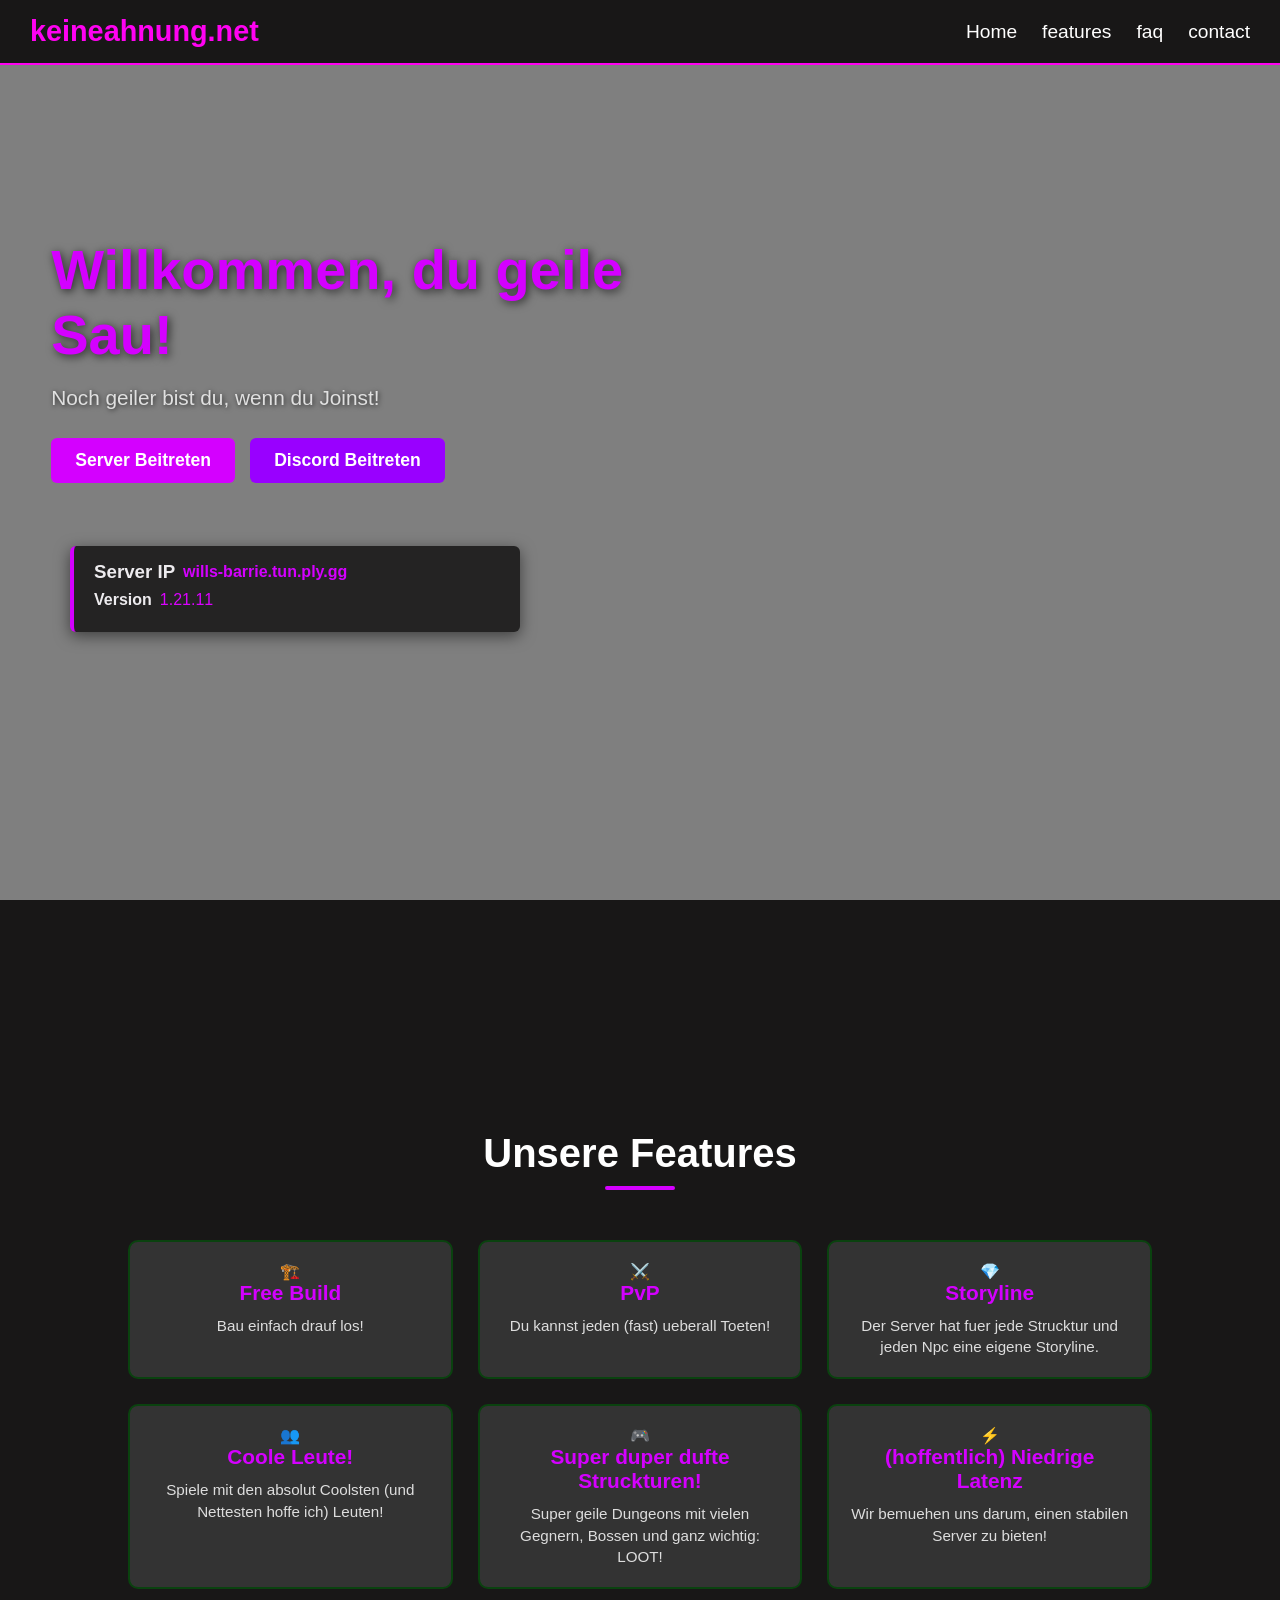
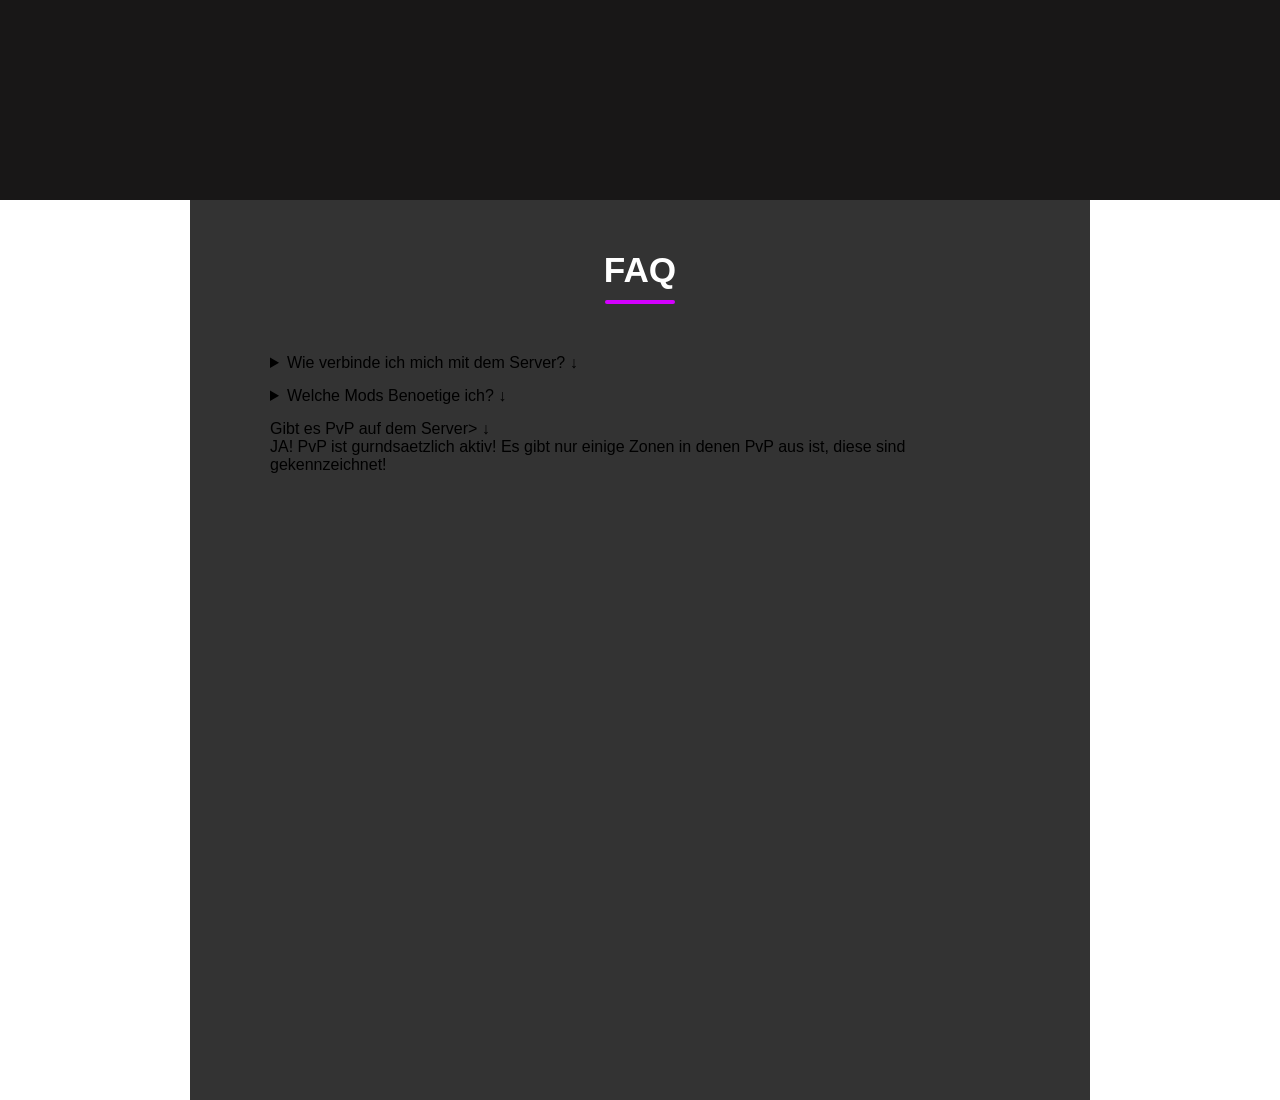
==== index.html @ 190680ee "Website zum Repositroium hinzugefuegt! Website zum Repositroium hinzugefuegt" ====
<!DOCTYPE html> 
<html>
    <head>
        <meta charset="UTF-8">
        <meta name="viewport" content="width=device-width, initial-scale=1.0">
        <title>KeineAhnung.net</title>
        <link rel="stylesheet" href="Style.css">
    </head>
    <body>
        <header class="navbar">
            <!-- keineahnung.net -->
            <div class="logo">keineahnung.net</div>
            <nav>
                <a href="#home">Home</a>
                <a href="#features">features</a>
                <a href="#faq">faq</a>
                <a href="#contact">contact</a>
            </nav>
        </header>
        <section id="home" class="hero-section">
            <video autoplay muted loop class="bg-video">
                <source src="bg-video.mp4" type="video/mp4">
                Dein Browser unterstützt das Video-Tag nicht.
            </video>
            <div class="video-overlay"></div>
            <div class="hero-content">
                <h1>Willkommen, du geile Sau!</h1>
                <p class="sub-text">Noch geiler bist du, wenn du Joinst!</p>
            <div class="button-container">
                <button class="btn btn-server" id="server-btn" onclick="copyIP('wills-barrie.tun.ply.gg')">Server Beitreten</button>          
            <a href="https://discord.gg/yBDVDqnrYS" target="_blank" class="btn btn-discord">Discord Beitreten</a>
            </div>
            </div>
            <div class="server-info-box">
                <div class="info-row">
                    <h3>Server IP</h3>
                    <span class="server-ip" onclick="copyIP()" title="Klicken zum Kopieren">wills-barrie.tun.ply.gg</span>
                </div>
                <div class="info-row">
                    <h4>Version</h4>
                    <p class="server-version">1.21.11</p>
                </div>
            </div>
            <script>
                function copyIP(ip) {
                    const serverIP = "wills-barrie.tun.ply.gg";
                    const btn = document.getElementById("server-btn");

                    navigator.clipboard.writeText(serverIP)
                        .then(() => {
                            btn.innerHTML = "&#10003; IP Kopiert!";
                            btn.classList.add("copied");
                            setTimeout(() => {
                                btn.innerHTML = "Server Beitreten";
                                btn.classList.remove("copied");
                            }, 2000);
                        })
                        .catch(err => {
                            btn.innerHTML = "Fehler beim Kopieren!";
                            console.error('Fehler beim Kopieren der IP:', err);
                        });
                }
            </script>
        </section>
        <section id="features" class="features-section">
            <h2>Unsere Features</h2>
            <div class="title-underline"></div>
            <div class="feature-grid">
                <div class="features-card">
                    <div class="feature-icon">🏗️</div>
                    <h3>Free Build</h3>
                    <p>Bau einfach drauf los!</p>
                    </div>
                <div class="features-card">
                    <div class="feature-icon">⚔️</div>
                    <h3>PvP</h3>
                    <p>Du kannst jeden (fast) ueberall Toeten!</p>
                    </div>
                <div class="features-card">
                    <div class="feature-icon">💎</div>
                    <h3>Storyline</h3>
                    <p>Der Server hat fuer jede Strucktur und jeden Npc eine eigene Storyline.</p>
                    </div>
                <div class="features-card">
                    <div class="feature-icon">👥</div>
                    <h3>Coole Leute!</h3>
                    <p>Spiele mit den absolut Coolsten (und Nettesten hoffe ich) Leuten!</p>
                    </div>
                <div class="features-card">
                    <div class="feature-icon">🎮</div>
                    <h3>Super duper dufte Struckturen!</h3>
                    <p>Super geile Dungeons mit vielen Gegnern, Bossen und ganz wichtig: LOOT!</p>
                    </div>
                <div class="features-card">
                    <div class="feature-icon">⚡</div>
                    <h3>(hoffentlich) Niedrige Latenz</h3>
                    <p>Wir bemuehen uns darum, einen stabilen Server zu bieten!</p>
                    </div>
            </div>
        </section>
        <section id="faq" class="faq-section">
            <div class="section-title">
            <h2>FAQ</h2>
            <div class="title-underline"></div>
            </div>
            <div class="faq-container">
                <details class="faq-item">
                    <summary class="faq-questions">
                        <span>Wie verbinde ich mich mit dem Server?</span>
                        <span class="faq-arrow">↓</span>
                    </summary>
                    <div class="faq-answer">
                        <p> Starte Minecraft (version 1.21.11), klicke unter Mehrspieler auf Server hinzufuegen und trage bei server adresse <code>wills-barrie.tun.ply.gg</code> ein.</p>
                    </div>
                </details>

                <details class="faq-item">
                    <summary class="faq-question">
                        <span>Welche Mods Benoetige ich?</span>
                        <span class="faq-arrow">↓</span>
                    </summary>
                    <div class="faq-answer">
                        <p>Du Benoetigst die Mods Easy Npc + Enpc config ui, Enpc Core, Mob AI Tweaks und Lootr ( Voicechatmod wird empfohlen aber nicht benoetigt! )</p>
                    </div>
                </details>

                <deitails class="faq-item">
                    <summary class="faq-question">
                        <span>Gibt es PvP auf dem Server></span>
                        <span class="faq-arrow">↓</span>
                    </summary>
                    <div class="faq-answer">
                        <p>JA! PvP ist gurndsaetzlich aktiv! Es gibt nur einige Zonen in denen PvP aus ist, diese sind gekennzeichnet!</p>
                    </div>
                </deitails>
            </div>
        </section>
    </body>
</html>
---- Style.css ----
* {
    margin: 0;
    padding: 0;
    box-sizing: border-box;
}

body {
    font-family: Arial, sans-serif;
}

section {
    padding-top: 80px;
    min-height: 100vh;
}

.navbar {
    position: fixed;
    top: 0;
    left: 0;
    right: 0;
    width: 100%;
    display: flex;
    align-items: center;
    justify-content: space-between;
    background-color: rgb(24, 23, 23);
    padding: 15px 30px;
    border-bottom: 2px solid rgb(255, 2, 242);
    z-index: 1000;
}

.logo {
    font-size: 1.8rem;
    font-weight: bold;
    color: rgb(255, 2, 242);
}

.navbar nav {
    display: flex;
    gap: 25px;
}

.navbar nav a,
.navbar nav a:visited {
    color: white;
    text-decoration: none;
    font-size: 1.2rem;
    font-weight: 500;
    transition: color 0.3s ease;
}

.navbar nav a:hover {
    color: #d400ff;
}

.navbar nav a.active {
    color: #00ff88;
    font-weight: bold;
}

.hero-section {
    position: relative;
    isolation: isolate;
    width: 100%;
    height: 100vh;
    margin-top: 0;
    padding-top: 0;
    overflow: hidden;
}

.bg-video {
    position: absolute;
    top: 0;
    left: 0;
    width: 100%;
    height: 100%;
    object-fit: cover;
    z-index: 0;
}

.video-overlay {
    position: absolute;
    top: 0;
    left: 0;
    width: 100%;
    height: 100%;
    background-color: rgba(0, 0, 0, 0.5);
    z-index: 1;
}

.hero-content {
    position: absolute;
    display: flex;
    flex-direction: column;
    align-items: flex-start;
    position: relative;
    z-index: 10;
    top: 40%;
    left: 4%;
    transform: translateY(-50%);
    color: #d400ff;
    max-width: 600px;
}

.hero-content h1 {
    font-size: 3.5rem;
    font-weight: bold;
    margin-bottom: 15px;
    text-shadow: 2px 2px 10px rgba(0, 0, 0, 0.7);
}

.hero-content .sub-text {
    font-size: 1.3rem;
    color: #e0e0e0;
    line-height: 1.5;
    text-shadow: 1px 1px 5px rgba(0, 0, 0, 0.7);
}

.button-container {
    display: flex;
    gap:15px;
    margin-top: 25px;
}

.btn {
    padding: 12px 24px;
    font-size: 1.1rem;
    font-weight: bold;
    border: none;
    border-radius: 6px;
    cursor: pointer;
    text-decoration: none;
    display: inline-block;
    transition: background-color 0.3s ease, color 0.3s ease;
}

.btn-server {
    background-color: #d400ff;
    color: white;
}

.btn-server:hover {
    background-color: #6f00ff;
    color: #ffffff;
}

.btn-discord {
    background-color: #9900ff;
    color: white;
}

.btn-discord:hover {
    background-color: #4700cc;
    color: #ffffff;
}

.server-info-box {
    position: relative !important;
    background-color: rgb(36, 35, 35);
    border-left: 4px solid #d400ff;
    border-radius: 6px;
    padding: 15px 20px;
    margin-top: 300px !important;
    margin-left: 70px;
    max-width: 450px;
    backdrop-filter: blur(10px);
    box-shadow: 0 4px 15px rgba(0, 0, 0, 0.5);
    z-index: 99 !important;
}

.info-row {
    display: flex;
    align-items: center;
    gap: 8px;
    margin-bottom: 8px;
    width: fit-content;
}

.server-info-box h3,
.server-info-box h4 {
    margin: 0;
    color: #edebee;
}

.server-ip {
    color: #d400ff !important;
    font-weight: bold;
    cursor: pointer !important;
    position: relative;
    display: inline-block !important;
    z-index: 100;
    pointer-events: auto;
    transition: transform 0.2s ease, color 0.2s ease !important;
}

.server-ip:hover {
    transform: scale(1.10) !important;
    color:#00ff88 !important;
}

.server-info-box p {
    margin: 0;
    color: rgb(217, 2, 255)
}

.features-section {
    padding: 100px 10% 80px 10%;
    display: flex;
    flex-direction: column;
    align-items: center;
    justify-content: center;
    background-color: rgb(24, 23, 23);
    text-align: center;
    min-height: 100vh;
    box-sizing: border-box;
}

.features-section h2 {
    font-size: 2.5rem;
    color: white;
    font-weight: bold;
    margin-bottom: 10px;
}

.title-underline {
    width: 70px;
    height: 4px;
    background-color: #d400ff;
    margin: 0 auto 50px auto;
    border-radius: 2px;
}

.feature-grid {
    display: grid;
    grid-template-columns: repeat(3, 1fr);
    gap: 25px; 
}

.features-card {
    background-color: #333333;
    border: 2px solid #0a420f;
    border-radius: 10px;
    padding: 20px;
    text-align: center;
    transition: transform 0.3s ease, border-color 0.3s ease;
}

.features-card:hover {
    transform: translateY(-5px);
    border-color: #d400ff;
}

.features-card img,
.features-card .icon {
    width: 50px;
    height: 100px;
    margin-bottom: 15px;
    object-fit: contain;
}

.features-card h3 {
    color: #d400ff !important;
    font-size: 1.3rem;
    font-weight: bold;
    margin-bottom: 10px;
}

.features-card p {
    color: #dddddd !important;
    font-size: 0.95rem;
    line-height: 1.4;
}

@media (max-width: 900px) {
    .feature-grid {
        grid-template-columns: repeat(2, 1fr);
    }
}

@media (max-width: 600px) {
    .feature-grid {
        grid-template-columns: 1fr;
    }
}

.faq-section {
padding: 50px 80px;
max-width: 900px;
margin: 0 auto;
background-color: #333333;
}

.section-title {
    text-align: center;
    margin-bottom: 40px;
}

.section-title h2 {
    font-size: 2.2rem;
    color: white;
    margin-bottom: 10px;
    font-weight: 700;
}

.faq-container {
    display: flex;
    flex-direction: column;
    gap: 15px;
}

.faq-item
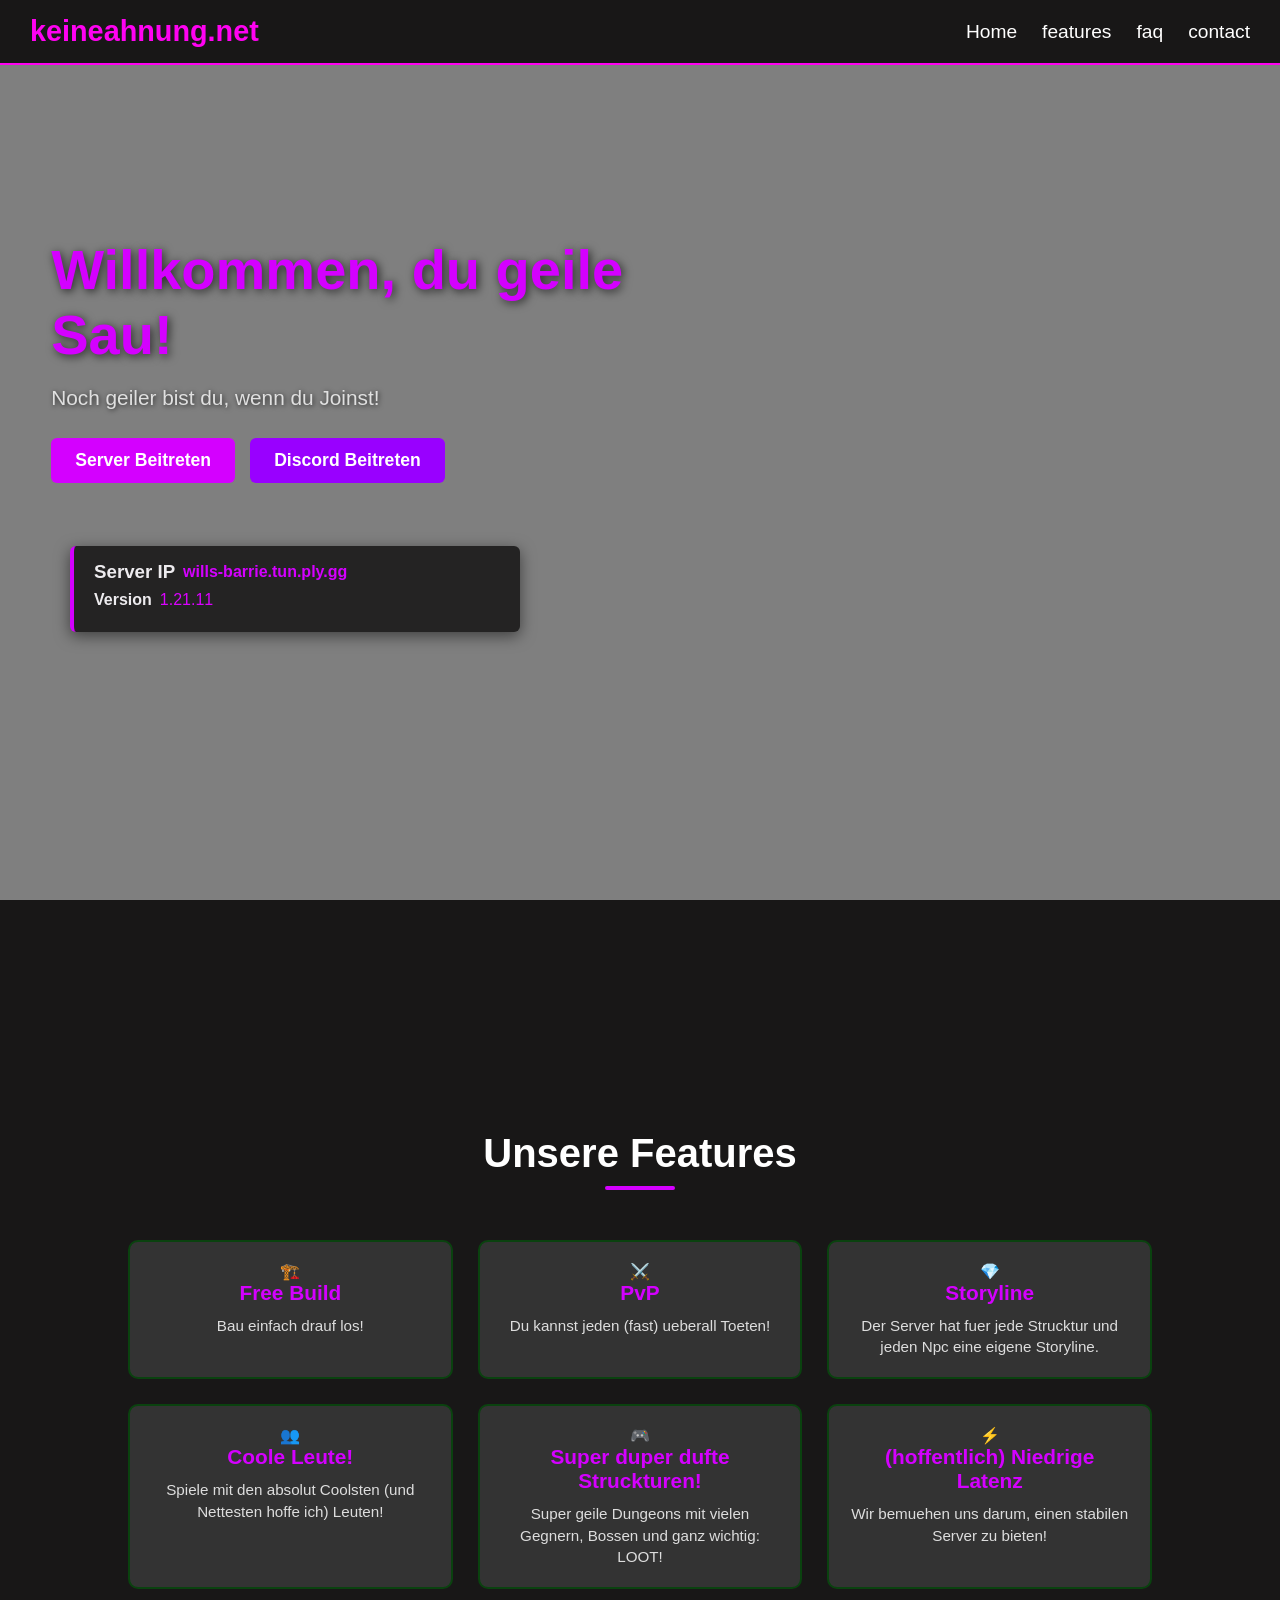
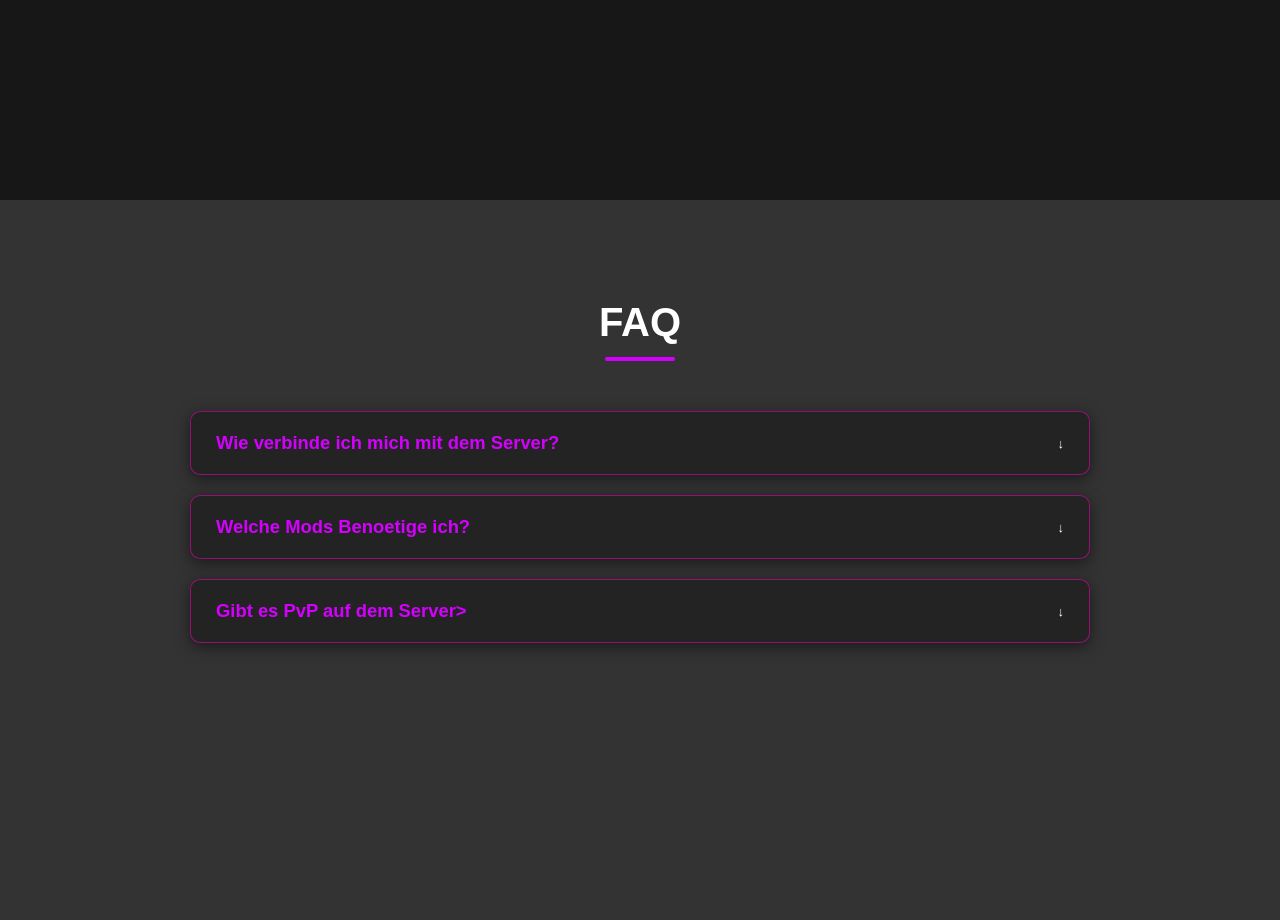
==== commit 457cd575: "Faq Section Ich habe die faq section bearbeitet. Ich fuegte ein paar heufig gestellte Fragen als pul" ====
--- a/index.html
+++ b/index.html
@@ -104,36 +104,37 @@
             <div class="title-underline"></div>
             </div>
             <div class="faq-container">
-                <details class="faq-item">
-                    <summary class="faq-questions">
-                        <span>Wie verbinde ich mich mit dem Server?</span>
+                <details class="faq-card">
+                    <summary class="faq-card-header">
+                        <span class="faq-title">Wie verbinde ich mich mit dem Server?</span>
                         <span class="faq-arrow">↓</span>
                     </summary>
-                    <div class="faq-answer">
+                    <div class="faq-card-body">
                         <p> Starte Minecraft (version 1.21.11), klicke unter Mehrspieler auf Server hinzufuegen und trage bei server adresse <code>wills-barrie.tun.ply.gg</code> ein.</p>
                     </div>
                 </details>
 
-                <details class="faq-item">
-                    <summary class="faq-question">
-                        <span>Welche Mods Benoetige ich?</span>
+                <details class="faq-card">
+                    <summary class="faq-card-header">
+                        <span class="faq-title">Welche Mods Benoetige ich?</span>
                         <span class="faq-arrow">↓</span>
                     </summary>
-                    <div class="faq-answer">
+                    <div class="faq-card-body">
                         <p>Du Benoetigst die Mods Easy Npc + Enpc config ui, Enpc Core, Mob AI Tweaks und Lootr ( Voicechatmod wird empfohlen aber nicht benoetigt! )</p>
                     </div>
                 </details>
 
-                <deitails class="faq-item">
-                    <summary class="faq-question">
-                        <span>Gibt es PvP auf dem Server></span>
+                <details class="faq-card">
+                    <summary class="faq-card-header">
+                        <span class="faq-title">Gibt es PvP auf dem Server></span>
                         <span class="faq-arrow">↓</span>
                     </summary>
-                    <div class="faq-answer">
+                    <div class="faq-card-body">
                         <p>JA! PvP ist gurndsaetzlich aktiv! Es gibt nur einige Zonen in denen PvP aus ist, diese sind gekennzeichnet!</p>
                     </div>
                 </deitails>
             </div>
         </section>
     </body>
-</html>+</html>
+
--- a/Style.css
+++ b/Style.css
@@ -283,28 +283,103 @@
 }
 
 .faq-section {
-padding: 50px 80px;
-max-width: 900px;
-margin: 0 auto;
+width: 100%;
+min-height: 80vh;
 background-color: #333333;
+padding: 100px 20px 80px 20px;
+box-sizing: border-box;
 }
 
 .section-title {
     text-align: center;
-    margin-bottom: 40px;
+    margin-top: 20;
+    margin-bottom: 50px;
 }
 
 .section-title h2 {
-    font-size: 2.2rem;
-    color: white;
-    margin-bottom: 10px;
+    font-size: 2.5rem;
+    color: white;
+    margin-bottom: 12px;
     font-weight: 700;
 }
 
 .faq-container {
+    max-width: 900px;
+    margin: 0 auto;
     display: flex;
     flex-direction: column;
-    gap: 15px;
-}
-
-.faq-item
+    gap: 20px;
+}
+
+.faq-card {
+    background-color:rgb(36, 35, 35);
+    border: 1px solid rgba(255, 0, 200, 0.5);
+    border-radius: 10px;
+    overflow: hidden;
+    box-shadow: 0 4px 15px rgba(0, 0, 0, 0.5);
+    transition: transform 0.3s ease;
+    backdrop-filter: blur(10px);
+}
+
+.faq-card:hover {
+    transform: translateY(-5px);
+    background-color: rgba(36, 35, 35, 0.9);
+    box-shadow: 0 8px 20px rgba(0, 0, 0, 0.7);
+}
+
+.faq-card[open] {
+    border-color: #d400ff;
+    box-shadow: 0 8px 20px rgba(212, 0, 255, 0.5);
+}
+
+.faq-card-header {
+    display:flex;
+    justify-content: space-between;
+    align-items: center;
+    padding: 20px 25px;
+    cursor: pointer;
+    list-style: none;
+    user-select: none;
+}
+
+.faq-card-header::webkit-details-marker {
+    display:none;
+}
+
+.faq-title {
+    font-size: 1.15rem;
+    font-weight: 600;
+    color: #d400ff;
+    transition: color 0.3s ease;
+}
+
+.faq-card:hover .faq-title {
+    color: #00ff88;
+}
+
+.faq-arrow {
+    font-size: 0.82rem;
+    color: #ffffff;
+    transition: transform 0.3s ease;
+}
+
+.faq-card[open] .faq-arrow {
+    transform: rotate(180deg);
+}
+
+.faq-card-body {
+    padding: 0 25px 22px 25px;
+    color: #dddddd;
+    font-size: 1rem;
+    line-height: 1.6;
+    border-top: 1px solid rgba(255, 0, 200, 0.5);
+    margin-top: 5px;
+    padding-top: 18px;
+}
+
+.faq-card-body code {
+    background-color: rgba(255, 0, 200, 0.1);
+    padding: 3px 8px;
+    border-radius: 4px;
+    font-family: monospace;
+}
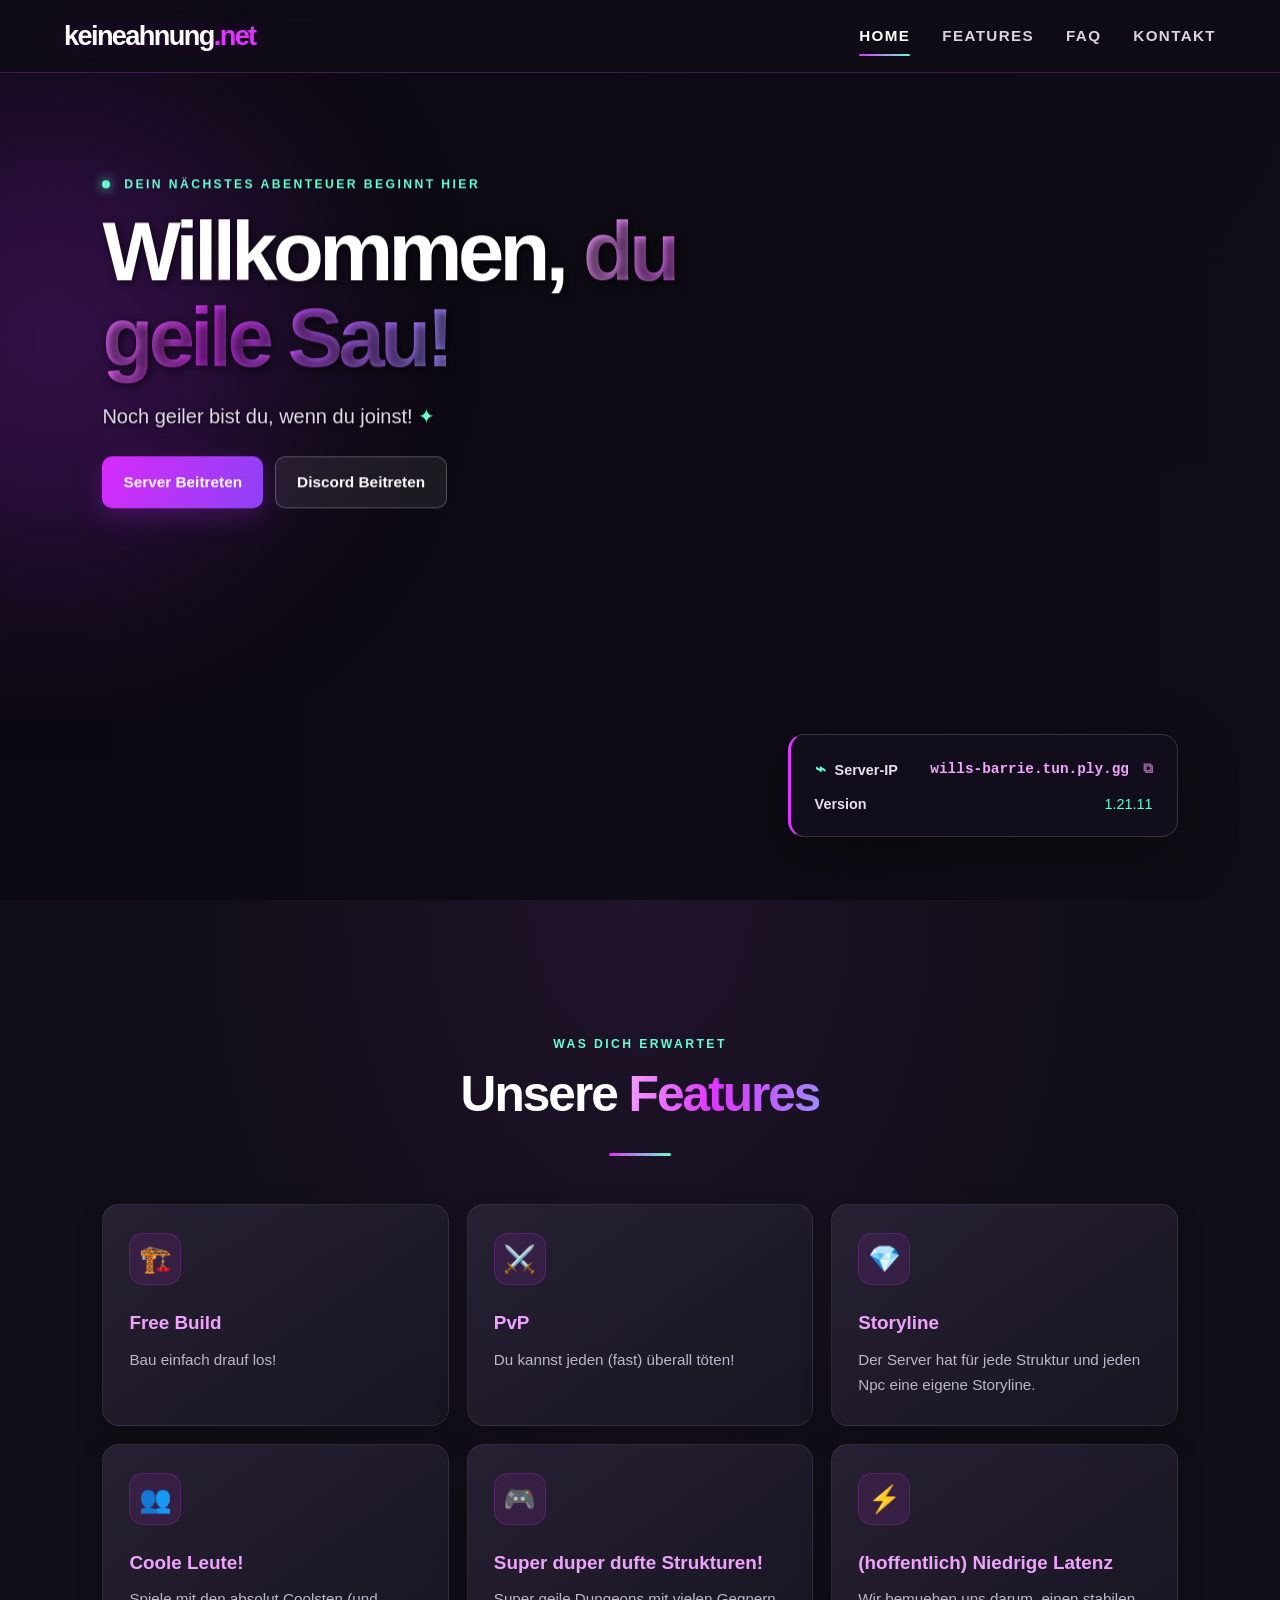
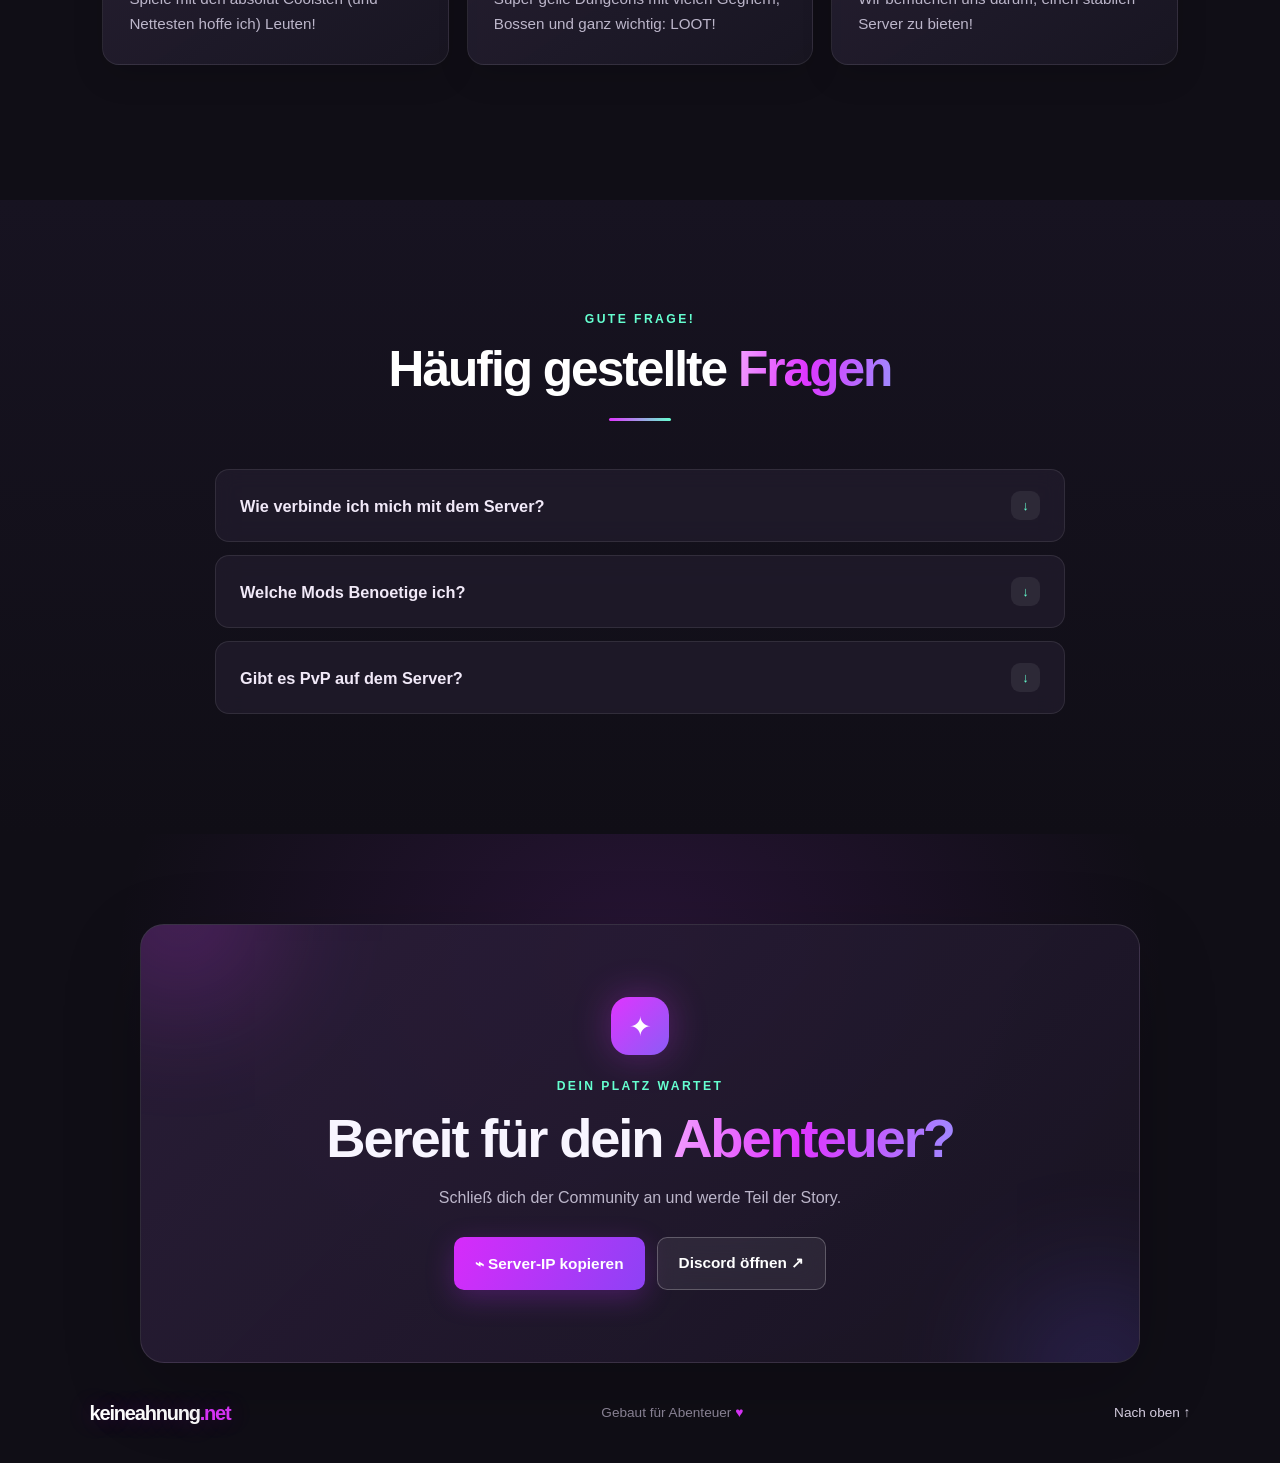
==== commit ed55fc9b: "V0.9 Ueberarbeitung des designes + Kontakt tab hinzugefuegt" ====
--- a/index.html
+++ b/index.html
@@ -9,12 +9,12 @@
     <body>
         <header class="navbar">
             <!-- keineahnung.net -->
-            <div class="logo">keineahnung.net</div>
+            <a class="logo" href="#home" aria-label="KeineAhnung.net Startseite">keineahnung<span>.net</span></a>
             <nav>
                 <a href="#home">Home</a>
-                <a href="#features">features</a>
-                <a href="#faq">faq</a>
-                <a href="#contact">contact</a>
+                <a href="#features">Features</a>
+                <a href="#faq">FAQ</a>
+                <a href="#contact">Kontakt</a>
             </nav>
         </header>
         <section id="home" class="hero-section">
@@ -23,18 +23,20 @@
                 Dein Browser unterstützt das Video-Tag nicht.
             </video>
             <div class="video-overlay"></div>
+            <div class="hero-glow"></div>
             <div class="hero-content">
-                <h1>Willkommen, du geile Sau!</h1>
-                <p class="sub-text">Noch geiler bist du, wenn du Joinst!</p>
+                <p class="eyebrow"><span class="status-dot"></span> DEIN NÄCHSTES ABENTEUER BEGINNT HIER</p>
+                <h1>Willkommen, <span>du geile Sau!</span></h1>
+                <p class="sub-text">Noch geiler bist du, wenn du joinst! <span class="sparkle">✦</span></p>
             <div class="button-container">
                 <button class="btn btn-server" id="server-btn" onclick="copyIP('wills-barrie.tun.ply.gg')">Server Beitreten</button>          
             <a href="https://discord.gg/yBDVDqnrYS" target="_blank" class="btn btn-discord">Discord Beitreten</a>
             </div>
             </div>
-            <div class="server-info-box">
+            <div class="server-info-box glass-card">
                 <div class="info-row">
-                    <h3>Server IP</h3>
-                    <span class="server-ip" onclick="copyIP()" title="Klicken zum Kopieren">wills-barrie.tun.ply.gg</span>
+                    <h3><span class="tiny-icon">⌁</span> Server-IP</h3>
+                    <button class="server-ip" onclick="copyIP()" title="Server-IP kopieren" aria-label="Server-IP kopieren">wills-barrie.tun.ply.gg <span>⧉</span></button>
                 </div>
                 <div class="info-row">
                     <h4>Version</h4>
@@ -48,7 +50,8 @@
 
                     navigator.clipboard.writeText(serverIP)
                         .then(() => {
-                            btn.innerHTML = "&#10003; IP Kopiert!";
+                            btn.innerHTML = "✓ IP kopiert!";
+                            showToast("Server-IP in die Zwischenablage kopiert!");
                             btn.classList.add("copied");
                             setTimeout(() => {
                                 btn.innerHTML = "Server Beitreten";
@@ -56,42 +59,44 @@
                             }, 2000);
                         })
                         .catch(err => {
-                            btn.innerHTML = "Fehler beim Kopieren!";
+                            btn.innerHTML = "Kopieren nicht möglich";
+                            showToast("Bitte kopiere die IP manuell: " + serverIP);
                             console.error('Fehler beim Kopieren der IP:', err);
                         });
                 }
             </script>
         </section>
         <section id="features" class="features-section">
-            <h2>Unsere Features</h2>
+            <p class="section-kicker">WAS DICH ERWARTET</p>
+            <h2>Unsere <span class="gradient-text">Features</span></h2>
             <div class="title-underline"></div>
             <div class="feature-grid">
-                <div class="features-card">
+                <div class="features-card reveal">
                     <div class="feature-icon">🏗️</div>
                     <h3>Free Build</h3>
                     <p>Bau einfach drauf los!</p>
                     </div>
-                <div class="features-card">
+                <div class="features-card reveal">
                     <div class="feature-icon">⚔️</div>
                     <h3>PvP</h3>
-                    <p>Du kannst jeden (fast) ueberall Toeten!</p>
-                    </div>
-                <div class="features-card">
+                    <p>Du kannst jeden (fast) überall töten!</p>
+                    </div>
+                <div class="features-card reveal">
                     <div class="feature-icon">💎</div>
                     <h3>Storyline</h3>
-                    <p>Der Server hat fuer jede Strucktur und jeden Npc eine eigene Storyline.</p>
-                    </div>
-                <div class="features-card">
+                    <p>Der Server hat für jede Struktur und jeden Npc eine eigene Storyline.</p>
+                    </div>
+                <div class="features-card reveal">
                     <div class="feature-icon">👥</div>
                     <h3>Coole Leute!</h3>
                     <p>Spiele mit den absolut Coolsten (und Nettesten hoffe ich) Leuten!</p>
                     </div>
-                <div class="features-card">
+                <div class="features-card reveal">
                     <div class="feature-icon">🎮</div>
-                    <h3>Super duper dufte Struckturen!</h3>
+                    <h3>Super duper dufte Strukturen!</h3>
                     <p>Super geile Dungeons mit vielen Gegnern, Bossen und ganz wichtig: LOOT!</p>
                     </div>
-                <div class="features-card">
+                <div class="features-card reveal">
                     <div class="feature-icon">⚡</div>
                     <h3>(hoffentlich) Niedrige Latenz</h3>
                     <p>Wir bemuehen uns darum, einen stabilen Server zu bieten!</p>
@@ -100,7 +105,8 @@
         </section>
         <section id="faq" class="faq-section">
             <div class="section-title">
-            <h2>FAQ</h2>
+            <p class="section-kicker">GUTE FRAGE!</p>
+            <h2>Häufig gestellte <span class="gradient-text">Fragen</span></h2>
             <div class="title-underline"></div>
             </div>
             <div class="faq-container">
@@ -110,7 +116,7 @@
                         <span class="faq-arrow">↓</span>
                     </summary>
                     <div class="faq-card-body">
-                        <p> Starte Minecraft (version 1.21.11), klicke unter Mehrspieler auf Server hinzufuegen und trage bei server adresse <code>wills-barrie.tun.ply.gg</code> ein.</p>
+                        <p> Starte Minecraft (version 1.21.11), klicke unter Mehrspieler auf Server hinzufügen und trage bei Serveradresse <code>wills-barrie.tun.ply.gg</code> ein.</p>
                     </div>
                 </details>
 
@@ -120,21 +126,83 @@
                         <span class="faq-arrow">↓</span>
                     </summary>
                     <div class="faq-card-body">
-                        <p>Du Benoetigst die Mods Easy Npc + Enpc config ui, Enpc Core, Mob AI Tweaks und Lootr ( Voicechatmod wird empfohlen aber nicht benoetigt! )</p>
+                        <p>Du Benötigst die Mods Easy Npc + Enpc config ui, Enpc Core, Mob AI Tweaks und Lootr ( Voicechatmod wird empfohlen aber nicht benoetigt! )</p>
                     </div>
                 </details>
 
                 <details class="faq-card">
                     <summary class="faq-card-header">
-                        <span class="faq-title">Gibt es PvP auf dem Server></span>
+                        <span class="faq-title">Gibt es PvP auf dem Server?</span>
                         <span class="faq-arrow">↓</span>
                     </summary>
                     <div class="faq-card-body">
-                        <p>JA! PvP ist gurndsaetzlich aktiv! Es gibt nur einige Zonen in denen PvP aus ist, diese sind gekennzeichnet!</p>
-                    </div>
-                </deitails>
-            </div>
-        </section>
+                        <p>JA! PvP ist grundsätzlich aktiv! Es gibt nur einige Zonen in denen PvP aus ist, diese sind gekennzeichnet!</p>
+                    </div>
+                </details>
+            </div>
+        </section>
+        <section id="contact" class="contact-section">
+            <div class="contact-card reveal">
+                <div class="contact-orb">✦</div>
+                <p class="section-kicker">DEIN PLATZ WARTET</p>
+                <h2>Bereit für dein <span class="gradient-text">Abenteuer?</span></h2>
+                <p>Schließ dich der Community an und werde Teil der Story.</p>
+                <div class="button-container contact-buttons">
+                    <button class="btn btn-server" onclick="copyIP()">⌁ Server-IP kopieren</button>
+                    <a href="https://discord.gg/yBDVDqnrYS" target="_blank" rel="noopener noreferrer" class="btn btn-discord">Discord öffnen ↗</a>
+                </div>
+            </div>
+            <footer><a class="logo" href="#home">keineahnung<span>.net</span></a><span>Gebaut für Abenteuer <span class="footer-heart">♥</span></span><a href="#home" class="back-top">Nach oben ↑</a></footer>
+        </section>
+        <div class="scroll-progress" aria-hidden="true"></div>
+        <div class="toast" role="status" aria-live="polite"></div>
+        <button class="back-to-top" aria-label="Zurück nach oben" title="Zurück nach oben" onclick="window.scrollTo({top:0,behavior:'smooth'})">↑</button>
+        <script>
+            function showToast(message) {
+                const toast = document.querySelector('.toast');
+                toast.textContent = message;
+                toast.classList.add('show');
+                clearTimeout(window.toastTimer);
+                window.toastTimer = setTimeout(() => toast.classList.remove('show'), 2600);
+            }
+            // Animate cards as they enter the viewport.
+            const revealObserver = new IntersectionObserver(entries => {
+                entries.forEach(entry => {
+                    if (entry.isIntersecting) {
+                        entry.target.classList.add('is-visible');
+                        revealObserver.unobserve(entry.target);
+                    }
+                });
+            }, { threshold: 0.12 });
+            document.querySelectorAll('.reveal, .features-card').forEach(el => revealObserver.observe(el));
+
+            // Highlight the active navigation section while scrolling.
+            const sections = document.querySelectorAll('body section[id]');
+            const navLinks = document.querySelectorAll('.navbar nav a');
+            const sectionObserver = new IntersectionObserver(entries => {
+                entries.forEach(entry => {
+                    if (entry.isIntersecting) {
+                        navLinks.forEach(link => link.classList.toggle('active', link.getAttribute('href') === '#' + entry.target.id));
+                    }
+                });
+            }, { rootMargin: '-35% 0px -55% 0px' });
+            sections.forEach(section => sectionObserver.observe(section));
+
+            window.addEventListener('scroll', () => {
+                const maxScroll = document.documentElement.scrollHeight - window.innerHeight;
+                document.querySelector('.scroll-progress').style.width = (maxScroll > 0 ? window.scrollY / maxScroll * 100 : 0) + '%';
+                document.querySelector('.back-to-top').classList.toggle('visible', window.scrollY > 500);
+            }, { passive: true });
+
+            // Keep the FAQ tidy: only one answer open at a time.
+            document.querySelectorAll('.faq-card').forEach(card => {
+                card.addEventListener('toggle', () => {
+                    if (card.open) document.querySelectorAll('.faq-card').forEach(other => {
+                        if (other !== card) other.open = false;
+                    });
+                });
+            });
+        </script>
     </body>
 </html>
 
--- a/Style.css
+++ b/Style.css
@@ -382,4 +382,300 @@
     padding: 3px 8px;
     border-radius: 4px;
     font-family: monospace;
-}+}
+
+/* ===== KeineAhnung.net — visual refresh ===== */
+:root {
+    --accent: #df35ff;
+    --accent-2: #8b5cf6;
+    --mint: #65ffd0;
+    --surface: rgba(28, 24, 38, .82);
+    --muted: #bcb6ca;
+}
+html { scroll-behavior: smooth; scroll-padding-top: 86px; }
+body {
+    background: #100e16;
+    color: #f8f5ff;
+    overflow-x: hidden;
+    line-height: 1.6;
+}
+::selection { background: var(--accent); color: #fff; }
+.navbar {
+    padding: 14px clamp(18px, 5vw, 76px);
+    background: rgba(16, 14, 22, .78);
+    border-bottom: 1px solid rgba(223, 53, 255, .28);
+    backdrop-filter: blur(18px);
+    -webkit-backdrop-filter: blur(18px);
+    transition: background .25s, box-shadow .25s;
+}
+.logo {
+    color: #fff;
+    text-decoration: none;
+    letter-spacing: -.06em;
+    font-size: clamp(1.25rem, 2.2vw, 1.7rem);
+    text-shadow: 0 0 24px rgba(223, 53, 255, .25);
+}
+.logo span { color: var(--accent); }
+.navbar nav { gap: clamp(12px, 2.5vw, 32px); }
+.navbar nav a, .navbar nav a:visited {
+    position: relative;
+    color: #d9d3e4;
+    font-size: .95rem;
+    text-transform: uppercase;
+    letter-spacing: .09em;
+    font-weight: 700;
+    padding: 8px 0;
+}
+.navbar nav a::after {
+    content: ""; position: absolute; left: 0; bottom: 0;
+    width: 100%; height: 2px; border-radius: 4px;
+    background: linear-gradient(90deg, var(--accent), var(--mint));
+    transform: scaleX(0); transform-origin: right; transition: transform .25s ease;
+}
+.navbar nav a:hover, .navbar nav a.active { color: #fff; }
+.navbar nav a:hover::after, .navbar nav a.active::after { transform: scaleX(1); transform-origin: left; }
+.hero-section { min-height: 760px; height: 100svh; max-height: 1100px; }
+.bg-video { filter: saturate(.82) brightness(.7); }
+.video-overlay {
+    background: linear-gradient(90deg, rgba(12, 9, 18, .92) 0%, rgba(12, 9, 18, .55) 55%, rgba(12, 9, 18, .25) 100%),
+                linear-gradient(0deg, #100e16 0%, transparent 32%, rgba(12,9,18,.15) 100%);
+}
+.hero-glow {
+    position: absolute; z-index: 2; pointer-events: none;
+    width: 460px; height: 460px; border-radius: 50%;
+    left: -180px; top: 12%;
+    background: rgba(181, 36, 255, .22); filter: blur(100px);
+    animation: glow-breathe 6s ease-in-out infinite alternate;
+}
+.hero-content {
+    top: 38%; left: clamp(24px, 8vw, 130px);
+    max-width: min(720px, 84vw);
+    animation: hero-enter .8s cubic-bezier(.2,.8,.2,1) both;
+}
+.eyebrow, .section-kicker {
+    color: var(--mint); font-size: .76rem; font-weight: 800;
+    letter-spacing: .2em; margin-bottom: 15px;
+}
+.status-dot {
+    display: inline-block; width: 8px; height: 8px; border-radius: 50%;
+    background: var(--mint); margin-right: 8px;
+    box-shadow: 0 0 12px var(--mint); animation: dot-pulse 1.8s infinite;
+}
+.hero-content h1 {
+    color: white; font-size: clamp(2.6rem, 6.5vw, 5.3rem);
+    line-height: 1.03; letter-spacing: -.055em; margin-bottom: 20px;
+}
+.hero-content h1 span, .gradient-text {
+    color: transparent;
+    background: linear-gradient(100deg, #f2a0ff 0%, var(--accent) 45%, #9f8aff 100%);
+    -webkit-background-clip: text; background-clip: text;
+}
+.hero-content .sub-text { max-width: 520px; font-size: clamp(1.05rem, 2vw, 1.25rem); color: #e2dce9; }
+.sparkle { color: var(--mint); display: inline-block; animation: sparkle-spin 5s linear infinite; }
+.button-container { flex-wrap: wrap; gap: 12px; }
+.btn {
+    border-radius: 10px; padding: 13px 21px; font-size: .96rem;
+    transition: transform .2s, box-shadow .2s, border-color .2s, background .2s;
+}
+.btn:hover { transform: translateY(-3px); }
+.btn-server {
+    background: linear-gradient(115deg, #d72bfa, #8d42f5);
+    box-shadow: 0 8px 28px rgba(193, 45, 255, .25); color: #fff;
+}
+.btn-server:hover { background: linear-gradient(115deg, #e45aff, #a16aff); box-shadow: 0 12px 34px rgba(193,45,255,.4); }
+.btn-discord {
+    color: white; background: rgba(255,255,255,.07);
+    border: 1px solid rgba(255,255,255,.24); backdrop-filter: blur(12px);
+}
+.btn-discord:hover { background: rgba(255,255,255,.14); border-color: var(--accent); }
+.server-info-box {
+    position: absolute !important; left: auto; right: clamp(24px, 8vw, 120px);
+    bottom: 7%; margin: 0 !important; padding: 20px 24px;
+    width: min(390px, calc(100% - 48px)); max-width: none;
+    border: 1px solid rgba(255,255,255,.16); border-left: 3px solid var(--accent);
+    background: rgba(20, 16, 30, .68); border-radius: 16px;
+    box-shadow: 0 18px 60px rgba(0,0,0,.25);
+    backdrop-filter: blur(20px); -webkit-backdrop-filter: blur(20px);
+}
+.info-row { width: 100%; justify-content: space-between; margin-bottom: 10px; gap: 14px; }
+.info-row:last-child { margin-bottom: 0; }
+.server-info-box h3, .server-info-box h4 { font-size: .9rem; color: #e8e1f0; }
+.tiny-icon { color: var(--mint); font-size: 1.1rem; margin-right: 5px; }
+.server-ip {
+    border: 0; background: transparent; color: #f0a3ff !important;
+    font: 700 .9rem/1.4 monospace; cursor: pointer; text-align: right;
+}
+.server-ip span { opacity: .6; margin-left: 5px; }
+.server-ip:hover { color: var(--mint) !important; transform: translateY(-1px) !important; }
+.server-info-box p { color: var(--mint); font-size: .9rem; }
+.features-section {
+    position: relative; padding: 110px clamp(20px, 8vw, 130px);
+    background: radial-gradient(ellipse at 50% 0%, rgba(115, 44, 153, .16), transparent 55%), #100e16;
+}
+.features-section h2, .section-title h2 {
+    font-size: clamp(2rem, 4vw, 3.1rem); letter-spacing: -.04em; line-height: 1.15;
+}
+.title-underline { width: 62px; height: 3px; margin: 20px auto 48px; background: linear-gradient(90deg, var(--accent), var(--mint)); }
+.feature-grid { width: 100%; max-width: 1160px; gap: 18px; }
+.features-card {
+    position: relative; overflow: hidden; isolation: isolate;
+    text-align: left; padding: 28px 26px; min-height: 210px;
+    background: linear-gradient(145deg, rgba(40, 34, 53, .92), rgba(25, 22, 34, .96));
+    border: 1px solid rgba(255,255,255,.08); border-radius: 17px;
+    box-shadow: 0 12px 32px rgba(0,0,0,.12);
+    transition: transform .28s ease, border-color .28s ease, box-shadow .28s ease;
+}
+.features-card::before {
+    content: ""; position: absolute; z-index: -1; inset: 0;
+    background: radial-gradient(circle at 0% 0%, rgba(223,53,255,.14), transparent 60%);
+    opacity: 0; transition: opacity .3s;
+}
+.features-card:hover {
+    transform: translateY(-7px) scale(1.012);
+    border-color: rgba(223,53,255,.62);
+    box-shadow: 0 20px 45px rgba(116, 25, 151, .18);
+}
+.features-card:hover::before { opacity: 1; }
+.feature-icon {
+    display: grid; place-items: center; width: 52px; height: 52px;
+    margin-bottom: 23px; border-radius: 14px; font-size: 1.65rem;
+    background: rgba(223,53,255,.1); border: 1px solid rgba(223,53,255,.2);
+    transition: transform .3s, background .3s;
+}
+.features-card:hover .feature-icon { transform: rotate(-7deg) scale(1.08); background: rgba(223,53,255,.18); }
+.features-card img, .features-card .icon { width: 50px; height: 50px; object-fit: contain; margin-bottom: 15px; }
+.features-card h3 { color: #f0a2ff !important; font-size: 1.18rem; margin-bottom: 8px; }
+.features-card p { color: var(--muted) !important; font-size: .95rem; line-height: 1.65; }
+.section-kicker { margin-bottom: 12px; text-align: center; }
+.faq-section {
+    background: linear-gradient(180deg, #171321, #100e16);
+    padding: 110px 24px 120px; min-height: auto;
+}
+.section-title { margin: 0 0 44px; }
+.faq-container { max-width: 850px; gap: 13px; }
+.faq-card {
+    background: rgba(35, 29, 46, .7); border: 1px solid rgba(255,255,255,.09);
+    border-radius: 14px; box-shadow: none; backdrop-filter: blur(10px);
+    transition: border-color .25s, background .25s, transform .25s;
+}
+.faq-card:hover { transform: translateY(-2px); background: rgba(42, 34, 55, .85); box-shadow: none; }
+.faq-card[open] { border-color: rgba(223,53,255,.65); box-shadow: 0 10px 35px rgba(137, 34, 177, .12); }
+.faq-card-header { padding: 21px 24px; gap: 15px; }
+.faq-title { color: #f1e9f8; font-size: 1.02rem; }
+.faq-card:hover .faq-title, .faq-card[open] .faq-title { color: #f0a2ff; }
+.faq-arrow { display: grid; place-items: center; width: 29px; height: 29px; flex-shrink: 0; border-radius: 9px; background: rgba(255,255,255,.07); color: var(--mint); }
+.faq-card[open] .faq-arrow { transform: rotate(180deg); background: rgba(101,255,208,.1); }
+.faq-card-body { border-top: 1px solid rgba(255,255,255,.07); border-color: rgba(255,255,255,.08); color: #c9c1d4; margin: 0; padding: 18px 24px 22px; }
+.faq-card-body code { color: #f0a2ff; background: rgba(223,53,255,.1); overflow-wrap: anywhere; }
+.contact-section {
+    min-height: auto; padding: 90px clamp(20px, 7vw, 100px) 0;
+    background: radial-gradient(ellipse at 50% 20%, rgba(142, 47, 191, .18), transparent 58%), #100e16;
+}
+.contact-card {
+    position: relative; overflow: hidden; max-width: 1000px; margin: 0 auto;
+    padding: clamp(34px, 6vw, 72px) 22px; text-align: center;
+    border: 1px solid rgba(255,255,255,.1); border-radius: 24px;
+    background: linear-gradient(135deg, rgba(45, 31, 60, .85), rgba(25, 21, 35, .88));
+    box-shadow: 0 24px 80px rgba(0,0,0,.2);
+}
+.contact-card::before, .contact-card::after {
+    content: ""; position: absolute; width: 180px; height: 180px; border-radius: 50%;
+    filter: blur(65px); pointer-events: none; opacity: .22;
+}
+.contact-card::before { background: var(--accent); top: -100px; left: -50px; }
+.contact-card::after { background: #745aff; right: -50px; bottom: -100px; }
+.contact-orb {
+    display: grid; place-items: center; width: 58px; height: 58px; margin: 0 auto 22px;
+    border-radius: 18px; color: white; font-size: 1.7rem;
+    background: linear-gradient(135deg, var(--accent), var(--accent-2));
+    box-shadow: 0 0 38px rgba(223,53,255,.3); animation: orb-float 3s ease-in-out infinite;
+}
+.contact-card h2 { font-size: clamp(2rem, 4.5vw, 3.4rem); line-height: 1.12; letter-spacing: -.04em; margin-bottom: 15px; }
+.contact-card > p:not(.section-kicker) { color: var(--muted); }
+.contact-buttons { justify-content: center; margin-top: 27px; position: relative; z-index: 1; }
+footer {
+    display: flex; align-items: center; justify-content: space-between; gap: 20px;
+    max-width: 1200px; margin: 0 auto; padding: 34px 0;
+    color: #8e879a; font-size: .85rem;
+}
+footer .logo { font-size: 1.25rem; }
+.footer-heart { color: var(--accent); }
+.back-top { color: #d9d1e4; text-decoration: none; transition: color .2s; }
+.back-top:hover { color: var(--mint); }
+.scroll-progress {
+    position: fixed; z-index: 2000; top: 0; left: 0; width: 0; height: 3px;
+    background: linear-gradient(90deg, var(--accent), var(--mint));
+    box-shadow: 0 0 12px rgba(223,53,255,.5);
+}
+.toast {
+    position: fixed; z-index: 3000; left: 50%; bottom: 28px;
+    transform: translate(-50%, 20px); opacity: 0; pointer-events: none;
+    max-width: calc(100vw - 32px); padding: 13px 20px;
+    color: #f8f5ff; background: rgba(31,25,42,.94);
+    border: 1px solid rgba(101,255,208,.45); border-radius: 12px;
+    box-shadow: 0 12px 35px rgba(0,0,0,.35); backdrop-filter: blur(16px);
+    font-size: .9rem; text-align: center; transition: opacity .25s, transform .25s;
+}
+.toast.show { opacity: 1; transform: translate(-50%, 0); }
+.back-to-top {
+    position: fixed; z-index: 1500; right: 24px; bottom: 24px;
+    width: 44px; height: 44px; border: 1px solid rgba(255,255,255,.18);
+    border-radius: 14px; color: white; font-size: 1.2rem; cursor: pointer;
+    background: rgba(36,27,48,.86); backdrop-filter: blur(12px);
+    box-shadow: 0 8px 24px rgba(0,0,0,.25);
+    opacity: 0; transform: translateY(12px); pointer-events: none;
+    transition: opacity .2s, transform .2s, border-color .2s;
+}
+.back-to-top.visible { opacity: 1; transform: translateY(0); pointer-events: auto; }
+.back-to-top:hover { border-color: var(--accent); }
+.reveal { opacity: 0; transform: translateY(18px); transition: opacity .65s ease, transform .65s cubic-bezier(.2,.8,.2,1); }
+.reveal.is-visible { opacity: 1; transform: translateY(0); }
+.features-card:nth-child(2) { transition-delay: .05s; }
+.features-card:nth-child(3) { transition-delay: .1s; }
+.features-card:nth-child(4) { transition-delay: .03s; }
+.features-card:nth-child(5) { transition-delay: .08s; }
+.features-card:nth-child(6) { transition-delay: .13s; }
+@keyframes hero-enter { from { opacity: 0; transform: translateY(calc(-50% + 18px)); } to { opacity: 1; transform: translateY(-50%); } }
+@keyframes glow-breathe { from { opacity: .55; transform: scale(.9); } to { opacity: 1; transform: scale(1.12); } }
+@keyframes dot-pulse { 50% { box-shadow: 0 0 2px var(--mint); opacity: .65; } }
+@keyframes sparkle-spin { 50% { transform: rotate(90deg) scale(1.15); } }
+@keyframes orb-float { 50% { transform: translateY(-5px); } }
+@media (max-width: 760px) {
+    .navbar { padding: 12px 18px; gap: 12px; }
+    .navbar nav { gap: 12px; }
+    .navbar nav a, .navbar nav a:visited { font-size: .72rem; letter-spacing: .04em; }
+    .hero-section { min-height: 780px; height: 100svh; }
+    .hero-content { top: 34%; left: 24px; max-width: calc(100% - 48px); }
+    .hero-content h1 { font-size: clamp(2.5rem, 10vw, 4.2rem); }
+    .server-info-box { left: 24px; right: 24px; bottom: 28px; width: auto; padding: 17px 18px; }
+    .features-section { padding: 86px 20px 76px; }
+    .feature-grid { grid-template-columns: repeat(2, minmax(0, 1fr)); gap: 13px; }
+    .features-card { min-height: 220px; padding: 21px 18px; }
+    .features-card h3 { font-size: 1.04rem; }
+    .features-card p { font-size: .88rem; }
+    .faq-section { padding: 84px 18px; }
+    .contact-section { padding: 65px 18px 0; }
+}
+@media (max-width: 480px) {
+    .navbar { align-items: flex-start; flex-direction: column; gap: 5px; }
+    .navbar nav { width: 100%; justify-content: space-between; gap: 8px; }
+    .navbar nav a, .navbar nav a:visited { font-size: .7rem; }
+    html { scroll-padding-top: 100px; }
+    .hero-section { min-height: 800px; }
+    .hero-content { top: 31%; }
+    .eyebrow { font-size: .63rem; letter-spacing: .12em; }
+    .button-container .btn { padding: 12px 15px; font-size: .88rem; }
+    .feature-grid { grid-template-columns: 1fr; }
+    .features-card { min-height: auto; }
+    .feature-icon { margin-bottom: 15px; }
+    .faq-card-header { padding: 17px; }
+    .faq-title { font-size: .93rem; }
+    .faq-card-body { padding: 15px 17px 19px; font-size: .92rem; }
+    footer { flex-wrap: wrap; justify-content: center; text-align: center; }
+    footer > * { flex-basis: 100%; }
+    .back-to-top { right: 15px; bottom: 15px; }
+}
+@media (prefers-reduced-motion: reduce) {
+    *, *::before, *::after { scroll-behavior: auto !important; animation-duration: .01ms !important; animation-iteration-count: 1 !important; transition-duration: .01ms !important; }
+    .reveal { opacity: 1; transform: none; }
+}
